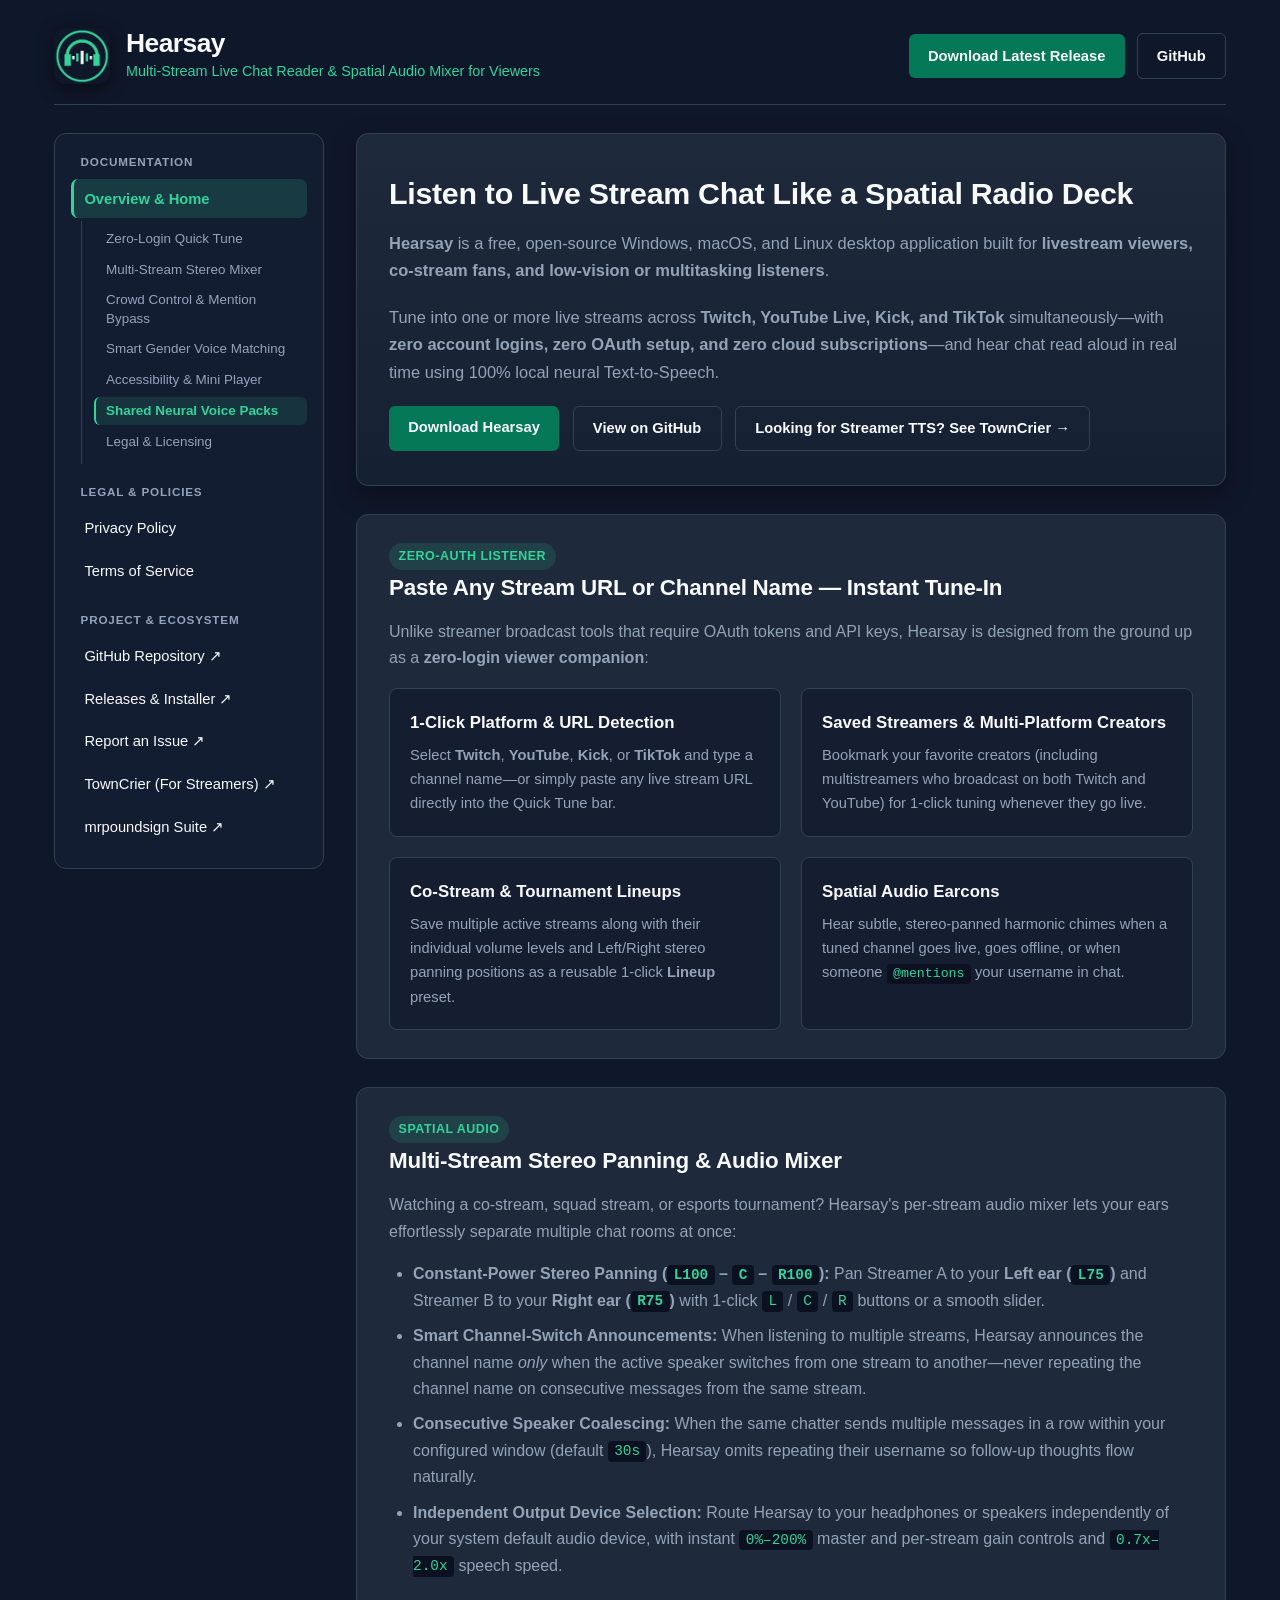
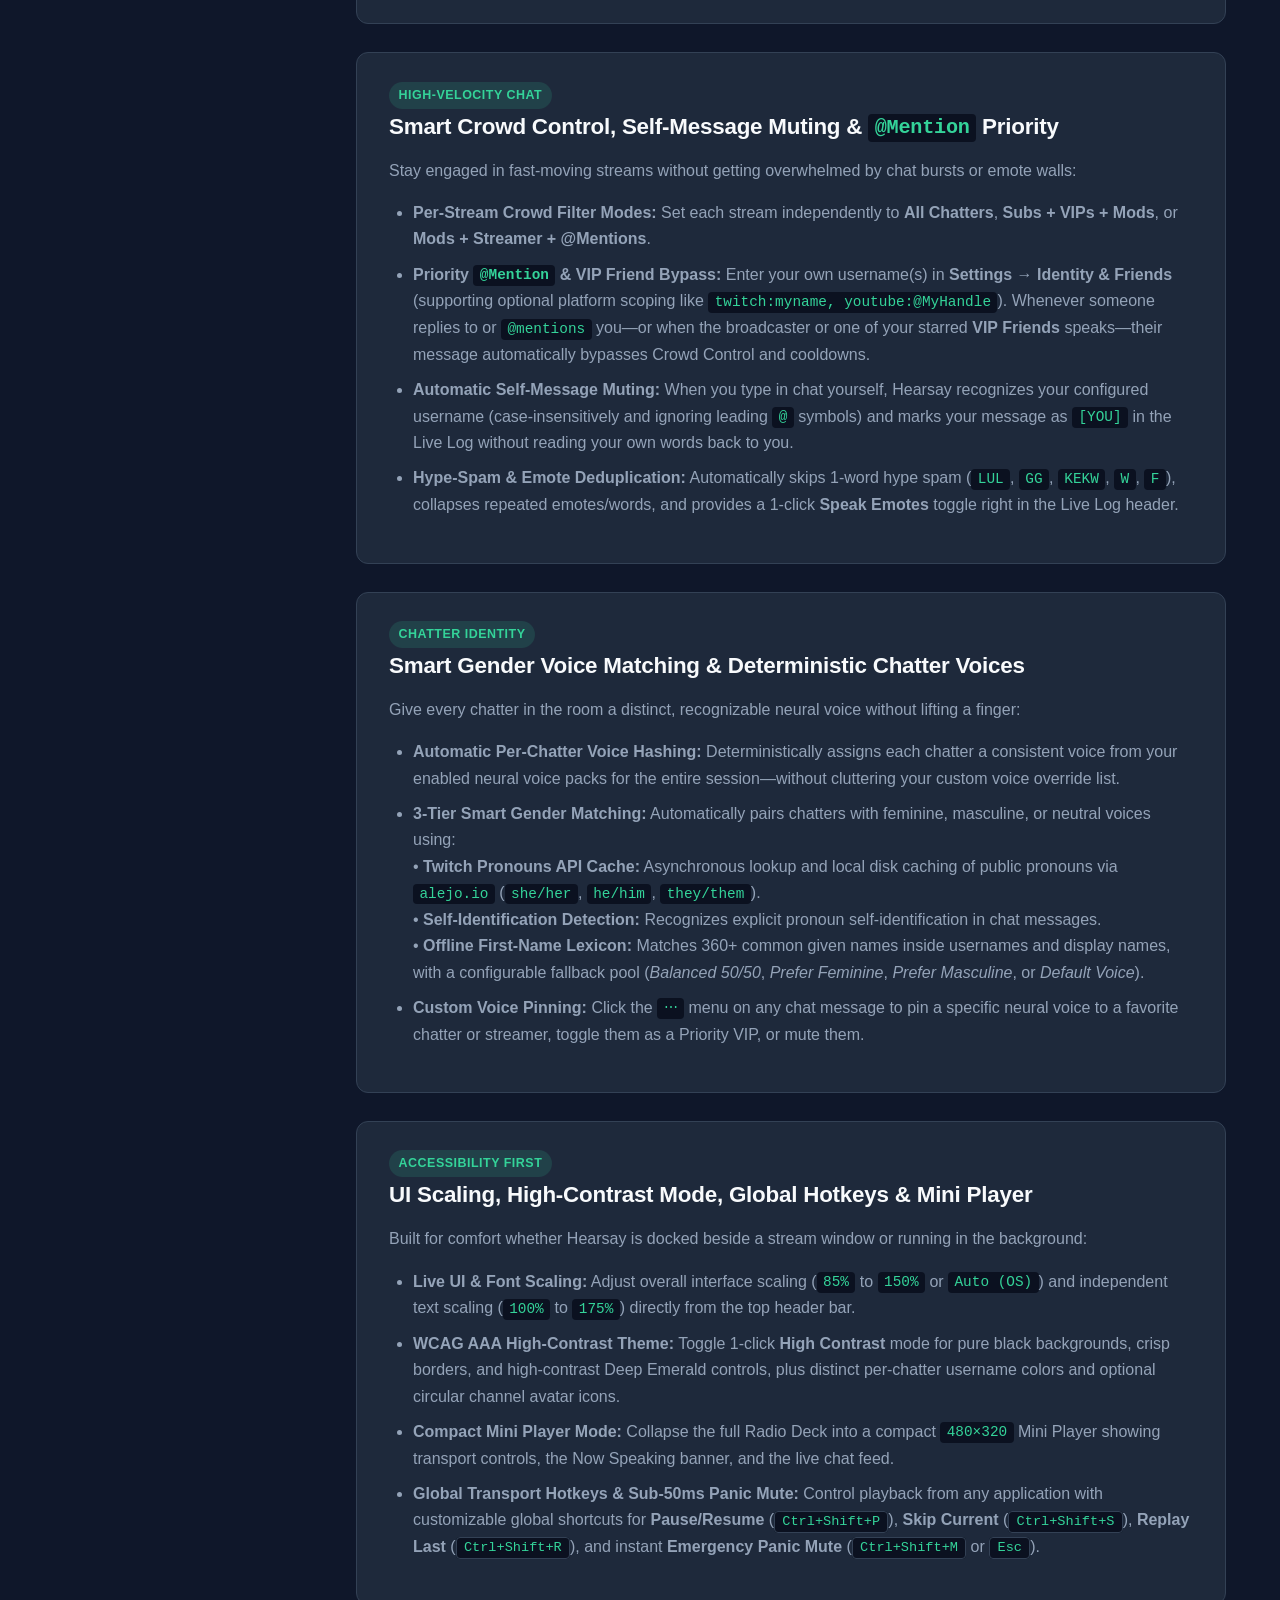
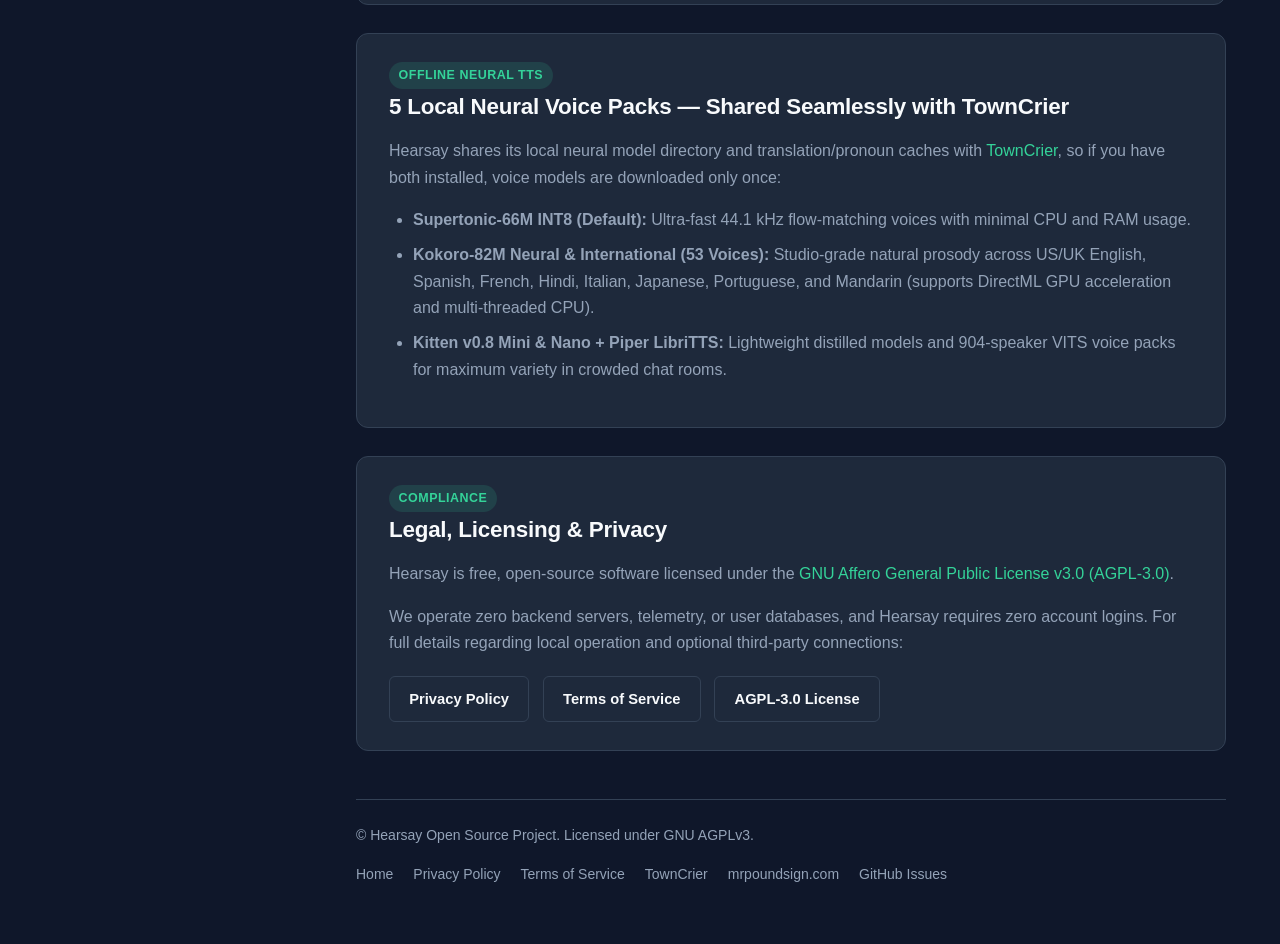
==== docs/index.html @ becc6e57 "docs: add GitHub Pages website, privacy policy, and terms of service" ====
<!DOCTYPE html>
<html lang="en">
<head>
  <meta charset="UTF-8">
  <meta name="viewport" content="width=device-width, initial-scale=1.0">
  <title>Hearsay — Open-Source Multi-Stream Live Chat Reader &amp; Spatial Audio Mixer</title>
  <meta name="description" content="Open-source desktop live chat reader and stereo spatial audio mixer for Twitch, YouTube, Kick, and TikTok viewers. Powered by 100% local neural TTS with zero logins or API keys.">
  <link rel="icon" type="image/png" href="icon.png">
  <meta name="google-site-verification" content="RJ-0Jr9dzDzeXes7Bo1_Vgc5GKHw8R2ADLe-tBge_tU" />
  <link rel="stylesheet" href="site.css">
</head>
<body>
  <div class="app-shell">
    <header class="site-header">
      <a class="brand" href="index.html">
        <img src="icon.png" alt="Hearsay Logo" width="56" height="56" fetchpriority="high">
        <div>
          <div class="brand-title">Hearsay</div>
          <div class="brand-subtitle">Multi-Stream Live Chat Reader &amp; Spatial Audio Mixer for Viewers</div>
        </div>
      </a>
      <div class="header-actions">
        <a class="btn" href="https://github.com/mrpoundsign/Hearsay/releases/latest" target="_blank" rel="noopener noreferrer">Download Latest Release</a>
        <a class="btn btn-secondary" href="https://github.com/mrpoundsign/Hearsay" target="_blank" rel="noopener noreferrer">GitHub</a>
      </div>
    </header>

    <div class="docs-layout">
      <aside class="sidebar">
        <nav aria-label="Documentation">
          <div class="sidebar-group">
            <div class="sidebar-heading">Documentation</div>
            <ul class="sidebar-nav" role="list">
              <li>
                <a class="sidebar-link" href="index.html" aria-current="page">Overview &amp; Home</a>
                <ul class="sidebar-subnav" role="list">
                  <li><a class="sidebar-sublink" href="#zero-login">Zero-Login Quick Tune</a></li>
                  <li><a class="sidebar-sublink" href="#stereo-mixer">Multi-Stream Stereo Mixer</a></li>
                  <li><a class="sidebar-sublink" href="#crowd-control">Crowd Control &amp; Mention Bypass</a></li>
                  <li><a class="sidebar-sublink" href="#smart-voices">Smart Gender Voice Matching</a></li>
                  <li><a class="sidebar-sublink" href="#accessibility">Accessibility &amp; Mini Player</a></li>
                  <li><a class="sidebar-sublink" href="#shared-models">Shared Neural Voice Packs</a></li>
                  <li><a class="sidebar-sublink" href="#compliance">Legal &amp; Licensing</a></li>
                </ul>
              </li>
            </ul>
          </div>

          <div class="sidebar-group">
            <div class="sidebar-heading">Legal &amp; Policies</div>
            <ul class="sidebar-nav" role="list">
              <li><a class="sidebar-link" href="privacy.html">Privacy Policy</a></li>
              <li><a class="sidebar-link" href="terms.html">Terms of Service</a></li>
            </ul>
          </div>

          <div class="sidebar-group">
            <div class="sidebar-heading">Project &amp; Ecosystem</div>
            <ul class="sidebar-nav" role="list">
              <li><a class="sidebar-link" href="https://github.com/mrpoundsign/Hearsay" target="_blank" rel="noopener noreferrer">GitHub Repository &#8599;</a></li>
              <li><a class="sidebar-link" href="https://github.com/mrpoundsign/Hearsay/releases" target="_blank" rel="noopener noreferrer">Releases &amp; Installer &#8599;</a></li>
              <li><a class="sidebar-link" href="https://github.com/mrpoundsign/Hearsay/issues" target="_blank" rel="noopener noreferrer">Report an Issue &#8599;</a></li>
              <li><a class="sidebar-link" href="https://mrpoundsign.com/TownCrier/" target="_blank" rel="noopener noreferrer">TownCrier (For Streamers) &#8599;</a></li>
              <li><a class="sidebar-link" href="https://mrpoundsign.com/" target="_blank" rel="noopener noreferrer">mrpoundsign Suite &#8599;</a></li>
            </ul>
          </div>
        </nav>
      </aside>

      <div class="content-column">
        <main>
          <!-- Hero -->
          <section class="hero">
            <h1>Listen to Live Stream Chat Like a Spatial Radio Deck</h1>
            <p>
              <strong>Hearsay</strong> is a free, open-source Windows, macOS, and Linux desktop application built for <strong>livestream viewers, co-stream fans, and low-vision or multitasking listeners</strong>.
            </p>
            <p>
              Tune into one or more live streams across <strong>Twitch, YouTube Live, Kick, and TikTok</strong> simultaneously—with <strong>zero account logins, zero OAuth setup, and zero cloud subscriptions</strong>—and hear chat read aloud in real time using 100% local neural Text-to-Speech.
            </p>
            <div class="btn-group">
              <a class="btn" href="https://github.com/mrpoundsign/Hearsay/releases/latest" target="_blank" rel="noopener noreferrer">Download Hearsay</a>
              <a class="btn btn-secondary" href="https://github.com/mrpoundsign/Hearsay" target="_blank" rel="noopener noreferrer">View on GitHub</a>
              <a class="btn btn-secondary" href="https://mrpoundsign.com/TownCrier/">Looking for Streamer TTS? See TownCrier &rarr;</a>
            </div>
          </section>

          <!-- Feature 1: Zero-Login Quick Tune -->
          <section id="zero-login" class="card">
            <span class="badge">Zero-Auth Listener</span>
            <h2>Paste Any Stream URL or Channel Name &mdash; Instant Tune-In</h2>
            <p>
              Unlike streamer broadcast tools that require OAuth tokens and API keys, Hearsay is designed from the ground up as a <strong>zero-login viewer companion</strong>:
            </p>
            <div class="grid-2">
              <div class="grid-item">
                <h3>1-Click Platform &amp; URL Detection</h3>
                <p>Select <strong>Twitch</strong>, <strong>YouTube</strong>, <strong>Kick</strong>, or <strong>TikTok</strong> and type a channel name—or simply paste any live stream URL directly into the Quick Tune bar.</p>
              </div>
              <div class="grid-item">
                <h3>Saved Streamers &amp; Multi-Platform Creators</h3>
                <p>Bookmark your favorite creators (including multistreamers who broadcast on both Twitch and YouTube) for 1-click tuning whenever they go live.</p>
              </div>
              <div class="grid-item">
                <h3>Co-Stream &amp; Tournament Lineups</h3>
                <p>Save multiple active streams along with their individual volume levels and Left/Right stereo panning positions as a reusable 1-click <strong>Lineup</strong> preset.</p>
              </div>
              <div class="grid-item">
                <h3>Spatial Audio Earcons</h3>
                <p>Hear subtle, stereo-panned harmonic chimes when a tuned channel goes live, goes offline, or when someone <code>@mentions</code> your username in chat.</p>
              </div>
            </div>
          </section>

          <!-- Feature 2: Stereo Mixer -->
          <section id="stereo-mixer" class="card">
            <span class="badge">Spatial Audio</span>
            <h2>Multi-Stream Stereo Panning &amp; Audio Mixer</h2>
            <p>
              Watching a co-stream, squad stream, or esports tournament? Hearsay's per-stream audio mixer lets your ears effortlessly separate multiple chat rooms at once:
            </p>
            <ul>
              <li><strong>Constant-Power Stereo Panning (<code>L100</code> &ndash; <code>C</code> &ndash; <code>R100</code>):</strong> Pan Streamer A to your <strong>Left ear (<code>L75</code>)</strong> and Streamer B to your <strong>Right ear (<code>R75</code>)</strong> with 1-click <code>L</code> / <code>C</code> / <code>R</code> buttons or a smooth slider.</li>
              <li><strong>Smart Channel-Switch Announcements:</strong> When listening to multiple streams, Hearsay announces the channel name <em>only</em> when the active speaker switches from one stream to another—never repeating the channel name on consecutive messages from the same stream.</li>
              <li><strong>Consecutive Speaker Coalescing:</strong> When the same chatter sends multiple messages in a row within your configured window (default <code>30s</code>), Hearsay omits repeating their username so follow-up thoughts flow naturally.</li>
              <li><strong>Independent Output Device Selection:</strong> Route Hearsay to your headphones or speakers independently of your system default audio device, with instant <code>0%–200%</code> master and per-stream gain controls and <code>0.7x–2.0x</code> speech speed.</li>
            </ul>
          </section>

          <!-- Feature 3: Crowd Control & Mention Bypass -->
          <section id="crowd-control" class="card">
            <span class="badge">High-Velocity Chat</span>
            <h2>Smart Crowd Control, Self-Message Muting &amp; <code>@Mention</code> Priority</h2>
            <p>
              Stay engaged in fast-moving streams without getting overwhelmed by chat bursts or emote walls:
            </p>
            <ul>
              <li><strong>Per-Stream Crowd Filter Modes:</strong> Set each stream independently to <strong>All Chatters</strong>, <strong>Subs + VIPs + Mods</strong>, or <strong>Mods + Streamer + @Mentions</strong>.</li>
              <li><strong>Priority <code>@Mention</code> &amp; VIP Friend Bypass:</strong> Enter your own username(s) in <strong>Settings &rarr; Identity &amp; Friends</strong> (supporting optional platform scoping like <code>twitch:myname, youtube:@MyHandle</code>). Whenever someone replies to or <code>@mentions</code> you—or when the broadcaster or one of your starred <strong>VIP Friends</strong> speaks—their message automatically bypasses Crowd Control and cooldowns.</li>
              <li><strong>Automatic Self-Message Muting:</strong> When you type in chat yourself, Hearsay recognizes your configured username (case-insensitively and ignoring leading <code>@</code> symbols) and marks your message as <code>[YOU]</code> in the Live Log without reading your own words back to you.</li>
              <li><strong>Hype-Spam &amp; Emote Deduplication:</strong> Automatically skips 1-word hype spam (<code>LUL</code>, <code>GG</code>, <code>KEKW</code>, <code>W</code>, <code>F</code>), collapses repeated emotes/words, and provides a 1-click <strong>Speak Emotes</strong> toggle right in the Live Log header.</li>
            </ul>
          </section>

          <!-- Feature 4: Smart Gender Voice Matching -->
          <section id="smart-voices" class="card">
            <span class="badge">Chatter Identity</span>
            <h2>Smart Gender Voice Matching &amp; Deterministic Chatter Voices</h2>
            <p>
              Give every chatter in the room a distinct, recognizable neural voice without lifting a finger:
            </p>
            <ul>
              <li><strong>Automatic Per-Chatter Voice Hashing:</strong> Deterministically assigns each chatter a consistent voice from your enabled neural voice packs for the entire session—without cluttering your custom voice override list.</li>
              <li><strong>3-Tier Smart Gender Matching:</strong> Automatically pairs chatters with feminine, masculine, or neutral voices using:
                <br>&bull; <strong>Twitch Pronouns API Cache:</strong> Asynchronous lookup and local disk caching of public pronouns via <code>alejo.io</code> (<code>she/her</code>, <code>he/him</code>, <code>they/them</code>).
                <br>&bull; <strong>Self-Identification Detection:</strong> Recognizes explicit pronoun self-identification in chat messages.
                <br>&bull; <strong>Offline First-Name Lexicon:</strong> Matches 360+ common given names inside usernames and display names, with a configurable fallback pool (<em>Balanced 50/50</em>, <em>Prefer Feminine</em>, <em>Prefer Masculine</em>, or <em>Default Voice</em>).
              </li>
              <li><strong>Custom Voice Pinning:</strong> Click the <code>&ctdot;</code> menu on any chat message to pin a specific neural voice to a favorite chatter or streamer, toggle them as a Priority VIP, or mute them.</li>
            </ul>
          </section>

          <!-- Feature 5: Accessibility & Mini Player -->
          <section id="accessibility" class="card">
            <span class="badge">Accessibility First</span>
            <h2>UI Scaling, High-Contrast Mode, Global Hotkeys &amp; Mini Player</h2>
            <p>
              Built for comfort whether Hearsay is docked beside a stream window or running in the background:
            </p>
            <ul>
              <li><strong>Live UI &amp; Font Scaling:</strong> Adjust overall interface scaling (<code>85%</code> to <code>150%</code> or <code>Auto (OS)</code>) and independent text scaling (<code>100%</code> to <code>175%</code>) directly from the top header bar.</li>
              <li><strong>WCAG AAA High-Contrast Theme:</strong> Toggle 1-click <strong>High Contrast</strong> mode for pure black backgrounds, crisp borders, and high-contrast Deep Emerald controls, plus distinct per-chatter username colors and optional circular channel avatar icons.</li>
              <li><strong>Compact Mini Player Mode:</strong> Collapse the full Radio Deck into a compact <code>480&times;320</code> Mini Player showing transport controls, the Now Speaking banner, and the live chat feed.</li>
              <li><strong>Global Transport Hotkeys &amp; Sub-50ms Panic Mute:</strong> Control playback from any application with customizable global shortcuts for <strong>Pause/Resume</strong> (<kbd>Ctrl+Shift+P</kbd>), <strong>Skip Current</strong> (<kbd>Ctrl+Shift+S</kbd>), <strong>Replay Last</strong> (<kbd>Ctrl+Shift+R</kbd>), and instant <strong>Emergency Panic Mute</strong> (<kbd>Ctrl+Shift+M</kbd> or <kbd>Esc</kbd>).</li>
            </ul>
          </section>

          <!-- Feature 6: Shared Voice Packs -->
          <section id="shared-models" class="card">
            <span class="badge">Offline Neural TTS</span>
            <h2>5 Local Neural Voice Packs &mdash; Shared Seamlessly with TownCrier</h2>
            <p>
              Hearsay shares its local neural model directory and translation/pronoun caches with <a href="https://mrpoundsign.com/TownCrier/">TownCrier</a>, so if you have both installed, voice models are downloaded only once:
            </p>
            <ul>
              <li><strong>Supertonic-66M INT8 (Default):</strong> Ultra-fast 44.1 kHz flow-matching voices with minimal CPU and RAM usage.</li>
              <li><strong>Kokoro-82M Neural &amp; International (53 Voices):</strong> Studio-grade natural prosody across US/UK English, Spanish, French, Hindi, Italian, Japanese, Portuguese, and Mandarin (supports DirectML GPU acceleration and multi-threaded CPU).</li>
              <li><strong>Kitten v0.8 Mini &amp; Nano + Piper LibriTTS:</strong> Lightweight distilled models and 904-speaker VITS voice packs for maximum variety in crowded chat rooms.</li>
            </ul>
          </section>

          <!-- Legal & Privacy -->
          <section id="compliance" class="card">
            <span class="badge">Compliance</span>
            <h2>Legal, Licensing &amp; Privacy</h2>
            <p>
              Hearsay is free, open-source software licensed under the <a href="https://github.com/mrpoundsign/Hearsay/blob/main/LICENSE" target="_blank" rel="noopener noreferrer">GNU Affero General Public License v3.0 (AGPL-3.0)</a>.
            </p>
            <p>
              We operate zero backend servers, telemetry, or user databases, and Hearsay requires zero account logins. For full details regarding local operation and optional third-party connections:
            </p>
            <div class="btn-group">
              <a class="btn btn-secondary" href="privacy.html">Privacy Policy</a>
              <a class="btn btn-secondary" href="terms.html">Terms of Service</a>
              <a class="btn btn-secondary" href="https://github.com/mrpoundsign/Hearsay/blob/main/LICENSE" target="_blank" rel="noopener noreferrer">AGPL-3.0 License</a>
            </div>
          </section>
        </main>

        <footer>
          <div>&copy; Hearsay Open Source Project. Licensed under GNU AGPLv3.</div>
          <nav aria-label="Footer">
            <a href="index.html">Home</a>
            <a href="privacy.html">Privacy Policy</a>
            <a href="terms.html">Terms of Service</a>
            <a href="https://mrpoundsign.com/TownCrier/">TownCrier</a>
            <a href="https://mrpoundsign.com/">mrpoundsign.com</a>
            <a href="https://github.com/mrpoundsign/Hearsay/issues" target="_blank" rel="noopener noreferrer">GitHub Issues</a>
          </nav>
        </footer>
      </div>
    </div>
  </div>
  <script src="site.js" defer></script>
</body>
</html>
---- docs/site.css ----
:root {
  --bg-color: #0F172A;
  --card-bg: #1E293B;
  --sidebar-bg: #131D31;
  --border-color: #334155;
  --text-main: #F8FAFC;
  --text-muted: #94A3B8;
  --accent: #34D399;
  --accent-hover: #10B981;
  --accent-btn: #047857;
  --accent-btn-hover: #059669;
  --code-bg: #0B1120;
  --badge-bg: rgba(52, 211, 153, 0.14);
  --badge-text: #34D399;
}

* {
  box-sizing: border-box;
  margin: 0;
  padding: 0;
}

html {
  scroll-behavior: smooth;
  scroll-padding-top: 1.5rem;
}

body {
  background-color: var(--bg-color);
  color: var(--text-main);
  font-family: -apple-system, BlinkMacSystemFont, "Segoe UI", Roboto, Helvetica, Arial, sans-serif;
  line-height: 1.65;
  min-height: 100vh;
}

.app-shell {
  max-width: 1220px;
  margin: 0 auto;
  padding: 1.75rem 1.5rem 4rem;
}

.site-header {
  display: flex;
  align-items: center;
  justify-content: space-between;
  flex-wrap: wrap;
  gap: 1.25rem;
  margin-bottom: 1.75rem;
  padding-bottom: 1.25rem;
  border-bottom: 1px solid var(--border-color);
}

.brand {
  display: flex;
  align-items: center;
  gap: 1rem;
  text-decoration: none;
}

.brand:hover {
  text-decoration: none;
}

.brand img {
  width: 56px;
  height: 56px;
  border-radius: 12px;
  box-shadow: 0 4px 16px rgba(0, 0, 0, 0.5);
}

.brand-title {
  font-size: 1.65rem;
  font-weight: 700;
  color: var(--text-main);
  letter-spacing: -0.02em;
  line-height: 1.2;
}

.brand-subtitle {
  color: var(--accent);
  font-size: 0.9rem;
  font-weight: 500;
}

.header-actions {
  display: flex;
  align-items: center;
  gap: 0.75rem;
  flex-wrap: wrap;
}

.docs-layout {
  display: grid;
  grid-template-columns: 270px minmax(0, 1fr);
  gap: 2rem;
  align-items: start;
}

.sidebar {
  position: sticky;
  top: 1.25rem;
  max-height: calc(100vh - 2.5rem);
  overflow-y: auto;
  background: var(--sidebar-bg);
  border: 1px solid var(--border-color);
  border-radius: 12px;
  padding: 1.15rem 1rem;
  scrollbar-width: thin;
  scrollbar-color: var(--border-color) transparent;
}

.sidebar-group {
  margin-bottom: 1.15rem;
}

.sidebar-group:last-child {
  margin-bottom: 0;
}

.sidebar-heading {
  font-size: 0.73rem;
  font-weight: 700;
  text-transform: uppercase;
  letter-spacing: 0.07em;
  color: var(--text-muted);
  padding: 0 0.6rem;
  margin-bottom: 0.45rem;
}

.sidebar-nav {
  list-style: none;
  padding: 0;
  margin: 0;
}

.sidebar-nav li {
  margin-bottom: 0.2rem;
  padding: 0;
}

.sidebar-nav li::before {
  content: none;
}

.sidebar-link {
  display: flex;
  align-items: center;
  justify-content: space-between;
  padding: 0.48rem 0.65rem;
  border-radius: 7px;
  color: var(--text-main);
  text-decoration: none;
  font-size: 0.92rem;
  font-weight: 500;
  border-left: 3px solid transparent;
  transition: background 0.15s ease, color 0.15s ease, border-color 0.15s ease;
}

.sidebar-link:hover {
  background: rgba(52, 211, 153, 0.1);
  color: var(--accent);
  text-decoration: none;
}

.sidebar-link[aria-current="page"] {
  background: rgba(52, 211, 153, 0.16);
  color: var(--accent);
  font-weight: 600;
  border-left-color: var(--accent);
}

.sidebar-subnav {
  list-style: none;
  padding: 0.25rem 0 0.35rem 0.75rem;
  margin: 0.15rem 0 0.35rem 0.65rem;
  border-left: 1px solid var(--border-color);
  scroll-target-group: auto;
}

.sidebar-subnav li {
  margin-bottom: 0.15rem;
  padding: 0;
}

.sidebar-subnav li::before {
  content: none;
}

.sidebar-sublink {
  display: block;
  padding: 0.32rem 0.6rem;
  border-radius: 6px;
  color: var(--text-muted);
  text-decoration: none;
  font-size: 0.84rem;
  line-height: 1.35;
  border-left: 2px solid transparent;
  transition: color 0.15s ease, background 0.15s ease, border-color 0.15s ease;
}

.sidebar-sublink:hover {
  color: var(--text-main);
  background: rgba(255, 255, 255, 0.04);
  text-decoration: none;
}

.sidebar-subnav a:is(:target-current, .target-current) {
  color: var(--accent);
  background: rgba(52, 211, 153, 0.12);
  border-left-color: var(--accent);
  font-weight: 600;
}

@media (max-width: 920px) {
  .docs-layout {
    grid-template-columns: 1fr;
  }
  .sidebar {
    position: static;
    max-height: none;
  }
}

.content-column {
  min-width: 0;
}

.page-title-banner {
  margin-bottom: 1.5rem;
}

.page-title-banner h1 {
  font-size: 2rem;
  font-weight: 700;
  color: var(--text-main);
  letter-spacing: -0.02em;
  margin-bottom: 0.35rem;
}

.page-title-banner p {
  color: var(--text-muted);
  font-size: 1.02rem;
}

.hero {
  background: linear-gradient(180deg, #1E293B 0%, #152033 100%);
  border: 1px solid var(--border-color);
  border-radius: 12px;
  padding: 2.1rem 2rem;
  margin-bottom: 1.75rem;
  box-shadow: 0 8px 24px rgba(0, 0, 0, 0.35);
}

.hero h1 {
  font-size: 1.9rem;
  font-weight: 700;
  margin-bottom: 0.75rem;
  color: var(--text-main);
  letter-spacing: -0.01em;
}

.hero p {
  color: var(--text-muted);
  font-size: 1.03rem;
  margin-bottom: 1.25rem;
  line-height: 1.65;
}

.card {
  background: var(--card-bg);
  border: 1px solid var(--border-color);
  border-radius: 12px;
  padding: 1.75rem 2rem;
  margin-bottom: 1.75rem;
}

.badge {
  display: inline-block;
  background: var(--badge-bg);
  color: var(--badge-text);
  font-size: 0.78rem;
  font-weight: 600;
  padding: 0.2rem 0.6rem;
  border-radius: 9999px;
  margin-right: 0.5rem;
  vertical-align: middle;
  text-transform: uppercase;
  letter-spacing: 0.04em;
}

h2 {
  color: var(--text-main);
  font-size: 1.4rem;
  margin-bottom: 0.75rem;
  font-weight: 600;
  letter-spacing: -0.01em;
}

h3 {
  color: var(--text-main);
  font-size: 1.12rem;
  margin-top: 1.25rem;
  margin-bottom: 0.5rem;
  font-weight: 600;
}

p {
  color: var(--text-muted);
  margin-bottom: 1rem;
}

p:last-child {
  margin-bottom: 0;
}

main ul,
main ol {
  padding-left: 1.5rem;
  margin-bottom: 1rem;
  color: var(--text-muted);
}

main li {
  margin-bottom: 0.55rem;
}

a {
  color: var(--accent);
  text-decoration: none;
}

a:hover {
  text-decoration: underline;
}

:where(a:any-link, button):focus-visible {
  outline: 2px solid var(--accent);
  outline-offset: 2px;
}

.btn-group {
  display: flex;
  gap: 0.85rem;
  flex-wrap: wrap;
  margin-top: 1.25rem;
}

.btn {
  display: inline-block;
  background: var(--accent-btn);
  color: #F8FAFC;
  font-weight: 600;
  font-size: 0.92rem;
  padding: 0.6rem 1.2rem;
  border-radius: 6px;
  text-decoration: none;
  transition: background 0.15s ease;
}

.btn:hover {
  background: var(--accent-btn-hover);
  text-decoration: none;
  color: #FFFFFF;
}

.btn-secondary {
  background: transparent;
  color: var(--text-main);
  border: 1px solid var(--border-color);
}

.btn-secondary:hover {
  background: rgba(255, 255, 255, 0.05);
  border-color: var(--accent);
  color: var(--accent);
  text-decoration: none;
}

.grid-2 {
  display: grid;
  grid-template-columns: 1fr 1fr;
  gap: 1.25rem;
  margin-top: 1rem;
}

@media (max-width: 680px) {
  .grid-2 {
    grid-template-columns: 1fr;
  }
}

.grid-item {
  background: rgba(15, 23, 42, 0.6);
  border: 1px solid var(--border-color);
  border-radius: 8px;
  padding: 1.25rem;
}

.grid-item h3,
.grid-item h4 {
  color: var(--text-main);
  font-size: 1.05rem;
  margin-top: 0;
  margin-bottom: 0.4rem;
}

.grid-item p {
  font-size: 0.92rem;
  margin-bottom: 0;
}

code {
  background: var(--code-bg);
  color: var(--accent);
  padding: 0.15rem 0.4rem;
  border-radius: 4px;
  font-size: 0.9em;
  font-family: ui-monospace, SFMono-Regular, Menlo, Monaco, Consolas, monospace;
}

kbd {
  background: var(--code-bg);
  border: 1px solid var(--border-color);
  border-radius: 4px;
  padding: 0.15rem 0.45rem;
  font-family: ui-monospace, SFMono-Regular, Menlo, Monaco, Consolas, monospace;
  font-size: 0.85em;
  color: var(--accent);
}

.callout {
  border-left: 4px solid var(--accent);
  background: rgba(52, 211, 153, 0.09);
  padding: 1rem 1.25rem;
  border-radius: 0 8px 8px 0;
  margin: 1rem 0;
}

.callout p {
  color: var(--text-main);
  margin-bottom: 0;
}

footer {
  margin-top: 3rem;
  padding-top: 1.5rem;
  border-top: 1px solid var(--border-color);
  display: flex;
  flex-wrap: wrap;
  justify-content: space-between;
  align-items: center;
  gap: 1rem;
  font-size: 0.875rem;
  color: var(--text-muted);
}

footer nav {
  display: flex;
  flex-wrap: wrap;
  gap: 1.25rem;
}

footer nav a {
  color: var(--text-muted);
}

footer nav a:hover {
  color: var(--accent);
}
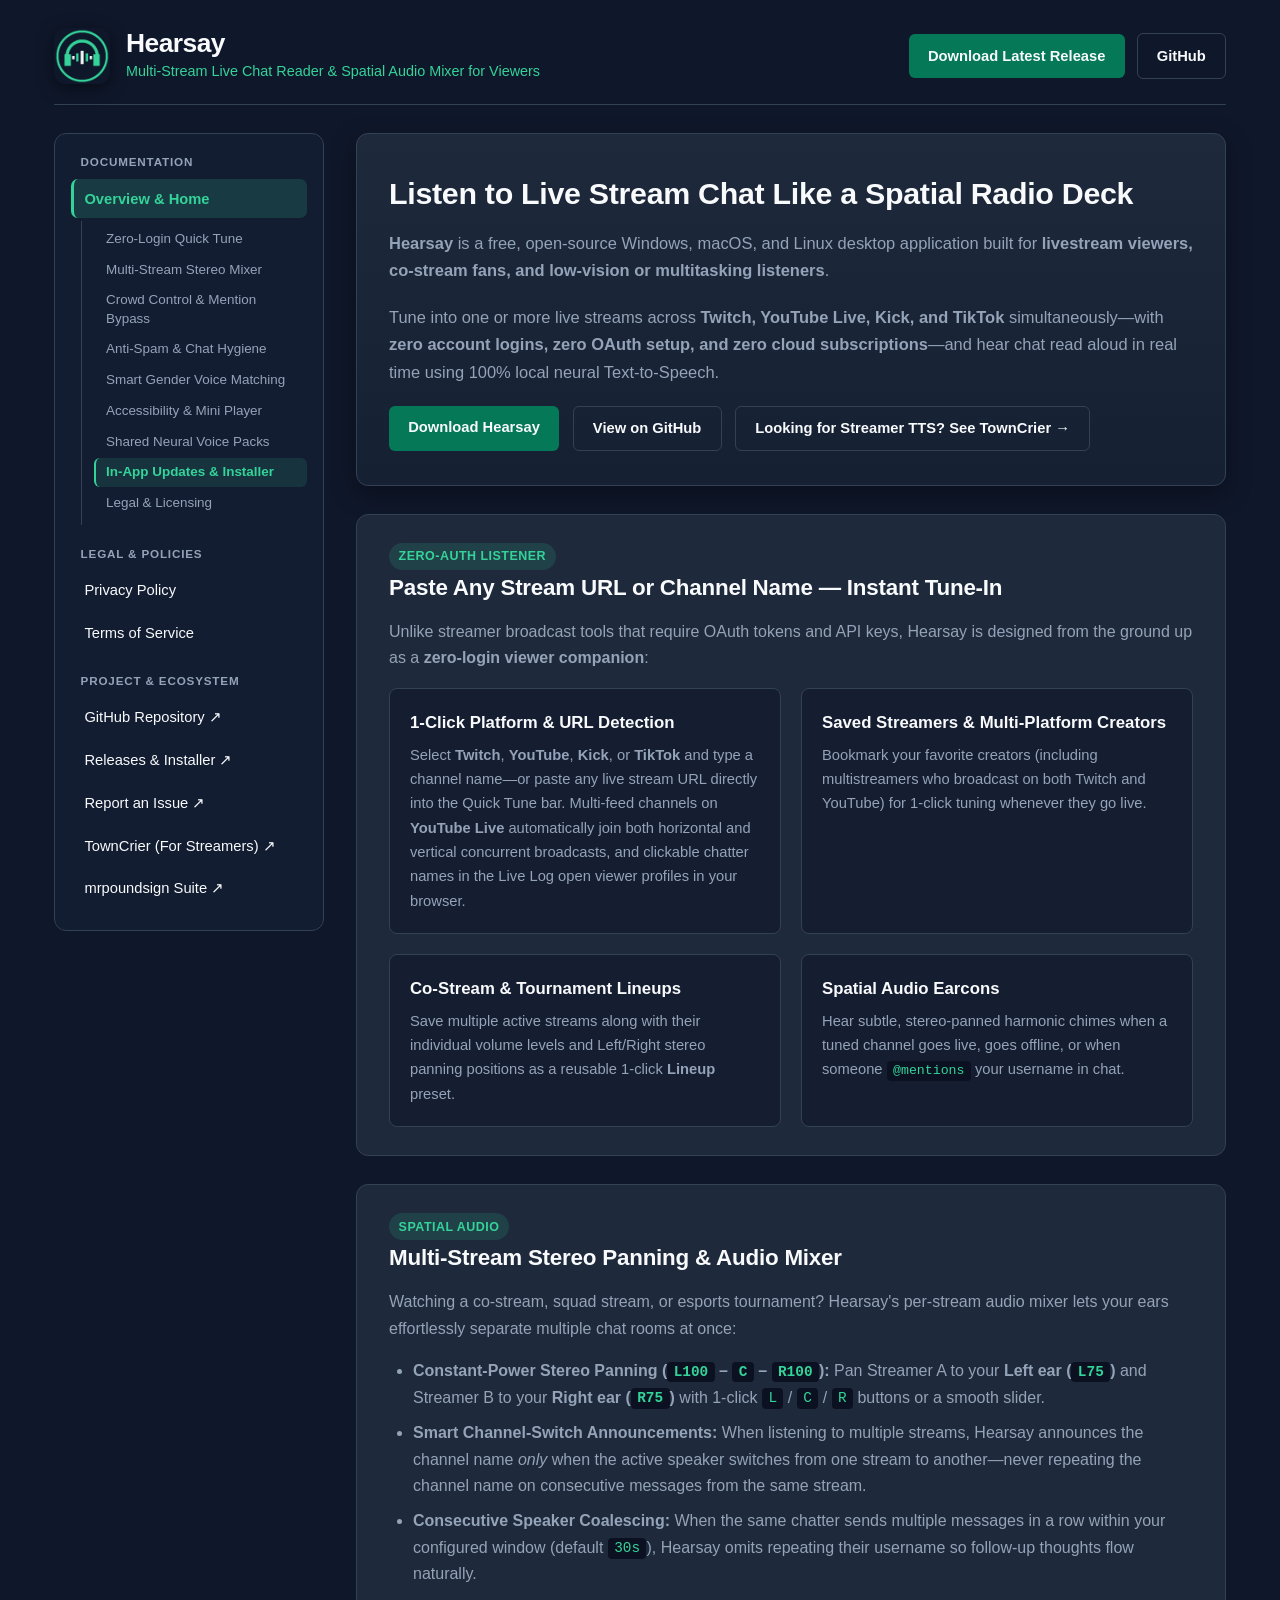
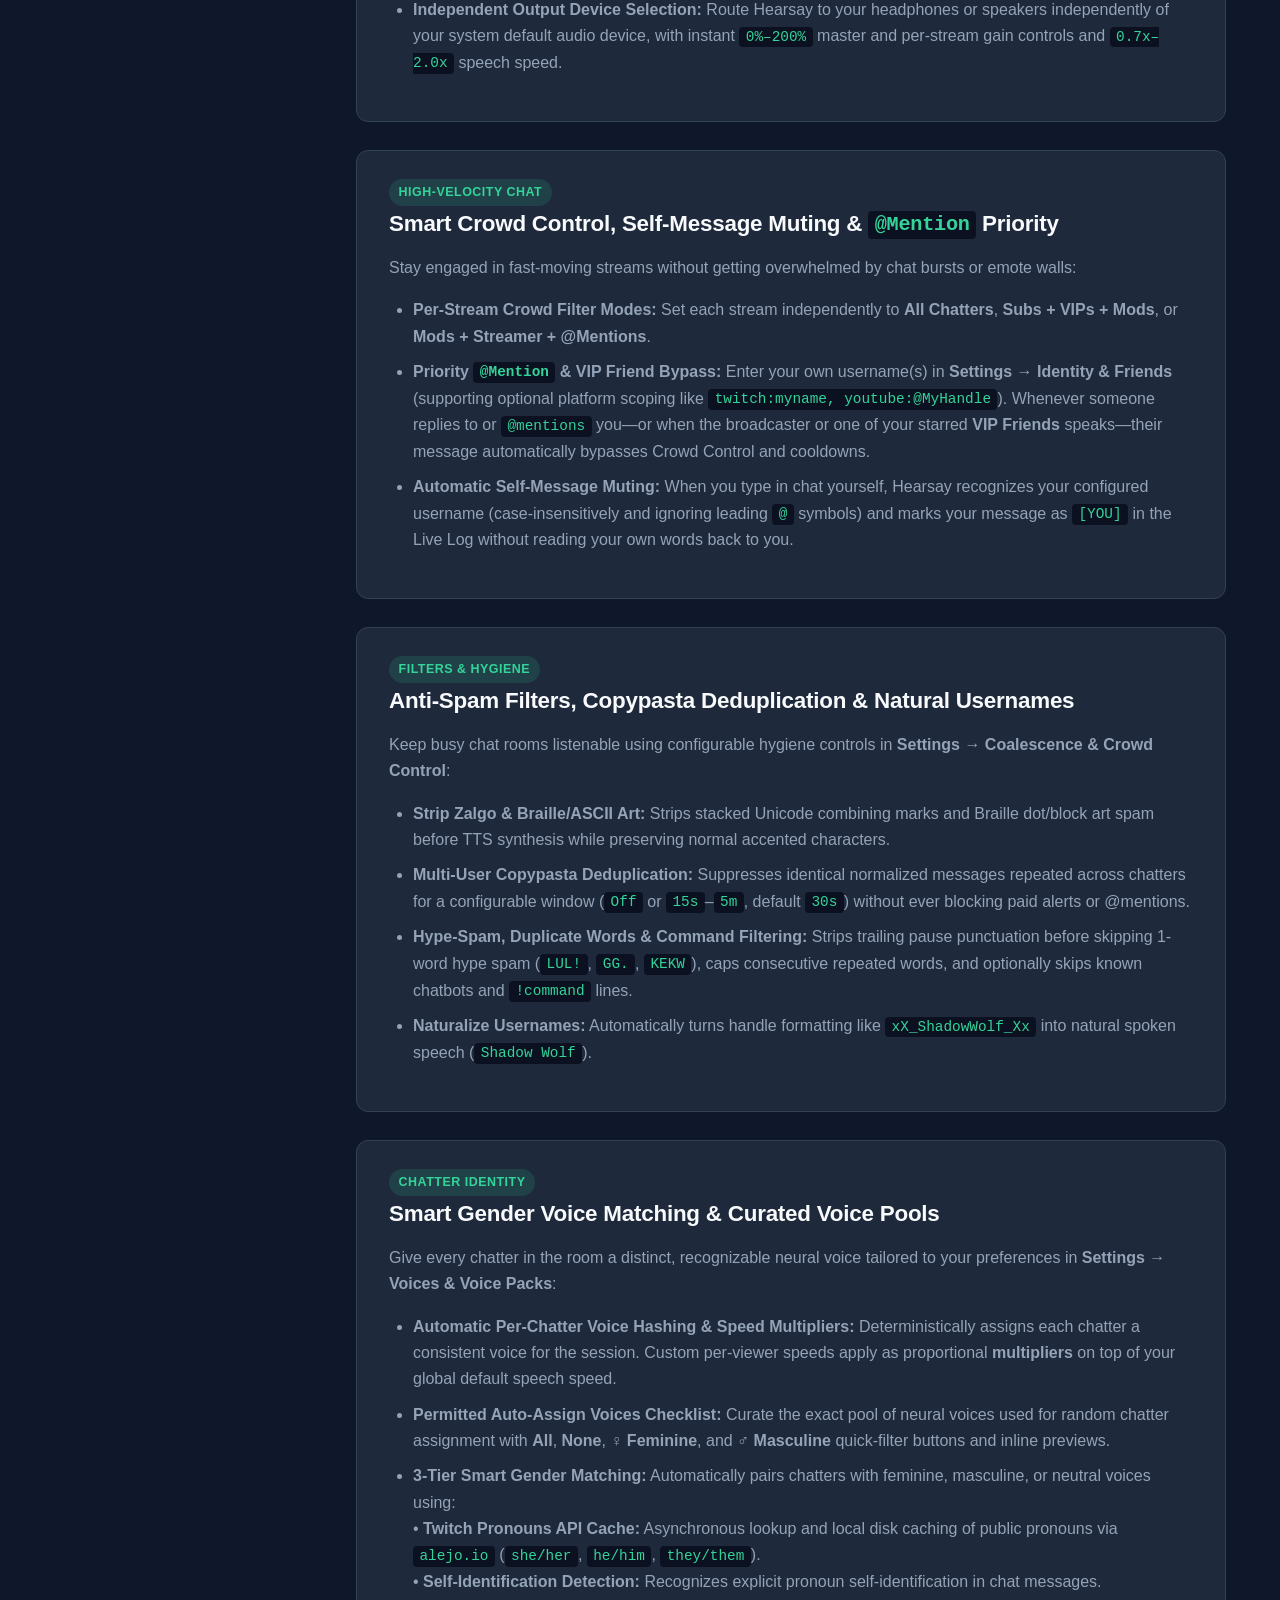
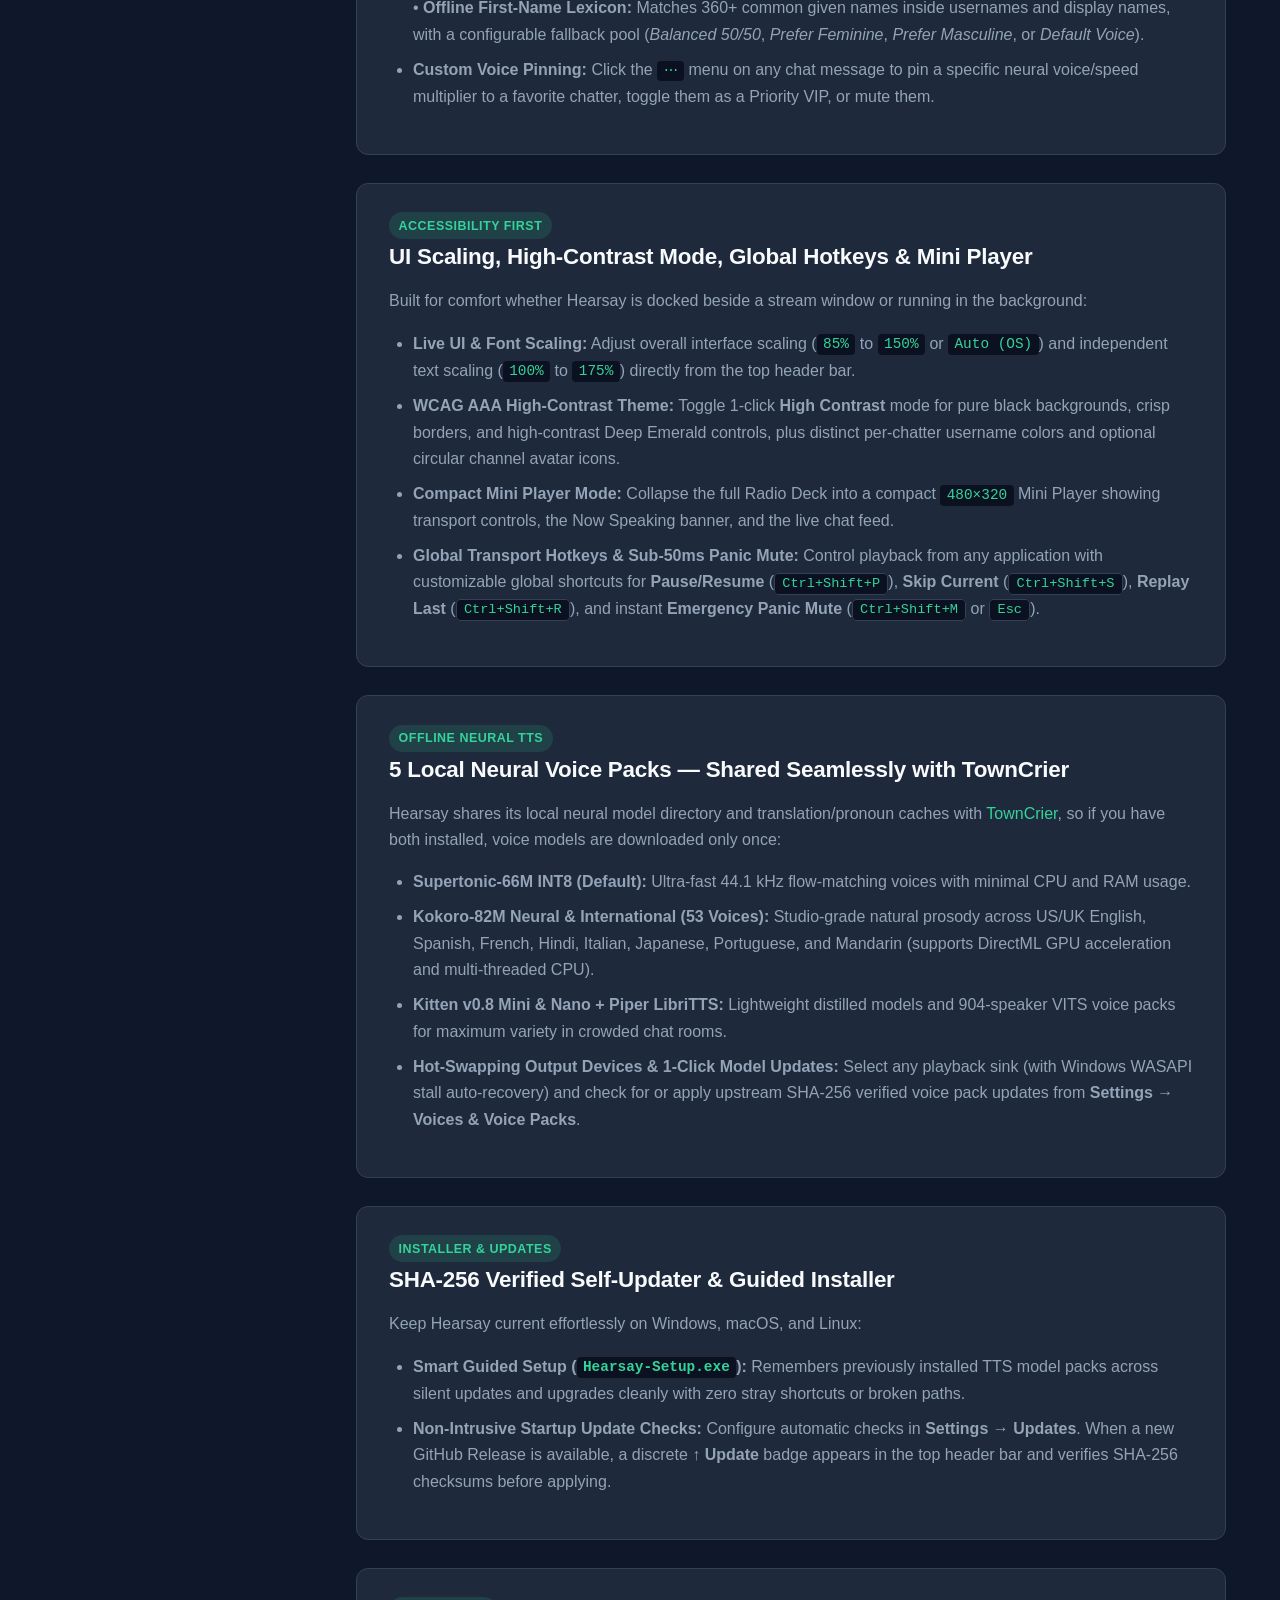
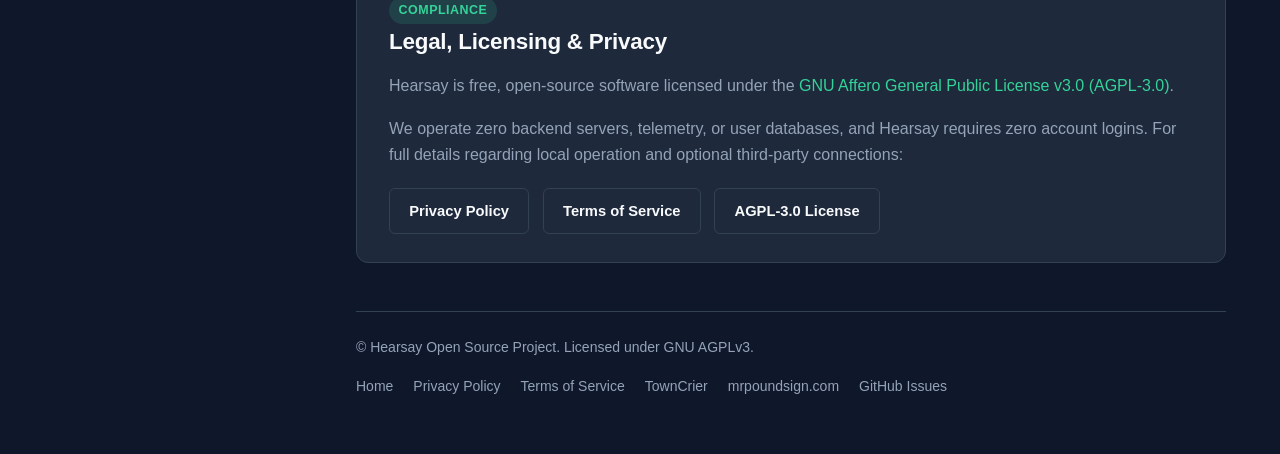
==== commit b9b0e5cc: "chore(release,docs): fix release workflow, update CHANGELOG and GitHub Pages docs for v0.0.6" ====
--- a/docs/index.html
+++ b/docs/index.html
@@ -5,6 +5,7 @@
   <meta name="viewport" content="width=device-width, initial-scale=1.0">
   <title>Hearsay — Open-Source Multi-Stream Live Chat Reader &amp; Spatial Audio Mixer</title>
   <meta name="description" content="Open-source desktop live chat reader and stereo spatial audio mixer for Twitch, YouTube, Kick, and TikTok viewers. Powered by 100% local neural TTS with zero logins or API keys.">
+  <link rel="canonical" href="https://mrpoundsign.com/Hearsay/">
   <link rel="icon" type="image/png" href="icon.png">
   <meta name="google-site-verification" content="RJ-0Jr9dzDzeXes7Bo1_Vgc5GKHw8R2ADLe-tBge_tU" />
   <link rel="stylesheet" href="site.css">
@@ -12,7 +13,7 @@
 <body>
   <div class="app-shell">
     <header class="site-header">
-      <a class="brand" href="index.html">
+      <a class="brand" href="./">
         <img src="icon.png" alt="Hearsay Logo" width="56" height="56" fetchpriority="high">
         <div>
           <div class="brand-title">Hearsay</div>
@@ -32,14 +33,16 @@
             <div class="sidebar-heading">Documentation</div>
             <ul class="sidebar-nav" role="list">
               <li>
-                <a class="sidebar-link" href="index.html" aria-current="page">Overview &amp; Home</a>
+                <a class="sidebar-link" href="./" aria-current="page">Overview &amp; Home</a>
                 <ul class="sidebar-subnav" role="list">
                   <li><a class="sidebar-sublink" href="#zero-login">Zero-Login Quick Tune</a></li>
                   <li><a class="sidebar-sublink" href="#stereo-mixer">Multi-Stream Stereo Mixer</a></li>
                   <li><a class="sidebar-sublink" href="#crowd-control">Crowd Control &amp; Mention Bypass</a></li>
+                  <li><a class="sidebar-sublink" href="#chat-hygiene">Anti-Spam &amp; Chat Hygiene</a></li>
                   <li><a class="sidebar-sublink" href="#smart-voices">Smart Gender Voice Matching</a></li>
                   <li><a class="sidebar-sublink" href="#accessibility">Accessibility &amp; Mini Player</a></li>
                   <li><a class="sidebar-sublink" href="#shared-models">Shared Neural Voice Packs</a></li>
+                  <li><a class="sidebar-sublink" href="#updates">In-App Updates &amp; Installer</a></li>
                   <li><a class="sidebar-sublink" href="#compliance">Legal &amp; Licensing</a></li>
                 </ul>
               </li>
@@ -95,7 +98,7 @@
             <div class="grid-2">
               <div class="grid-item">
                 <h3>1-Click Platform &amp; URL Detection</h3>
-                <p>Select <strong>Twitch</strong>, <strong>YouTube</strong>, <strong>Kick</strong>, or <strong>TikTok</strong> and type a channel name—or simply paste any live stream URL directly into the Quick Tune bar.</p>
+                <p>Select <strong>Twitch</strong>, <strong>YouTube</strong>, <strong>Kick</strong>, or <strong>TikTok</strong> and type a channel name—or paste any live stream URL directly into the Quick Tune bar. Multi-feed channels on <strong>YouTube Live</strong> automatically join both horizontal and vertical concurrent broadcasts, and clickable chatter names in the Live Log open viewer profiles in your browser.</p>
               </div>
               <div class="grid-item">
                 <h3>Saved Streamers &amp; Multi-Platform Creators</h3>
@@ -138,25 +141,38 @@
               <li><strong>Per-Stream Crowd Filter Modes:</strong> Set each stream independently to <strong>All Chatters</strong>, <strong>Subs + VIPs + Mods</strong>, or <strong>Mods + Streamer + @Mentions</strong>.</li>
               <li><strong>Priority <code>@Mention</code> &amp; VIP Friend Bypass:</strong> Enter your own username(s) in <strong>Settings &rarr; Identity &amp; Friends</strong> (supporting optional platform scoping like <code>twitch:myname, youtube:@MyHandle</code>). Whenever someone replies to or <code>@mentions</code> you—or when the broadcaster or one of your starred <strong>VIP Friends</strong> speaks—their message automatically bypasses Crowd Control and cooldowns.</li>
               <li><strong>Automatic Self-Message Muting:</strong> When you type in chat yourself, Hearsay recognizes your configured username (case-insensitively and ignoring leading <code>@</code> symbols) and marks your message as <code>[YOU]</code> in the Live Log without reading your own words back to you.</li>
-              <li><strong>Hype-Spam &amp; Emote Deduplication:</strong> Automatically skips 1-word hype spam (<code>LUL</code>, <code>GG</code>, <code>KEKW</code>, <code>W</code>, <code>F</code>), collapses repeated emotes/words, and provides a 1-click <strong>Speak Emotes</strong> toggle right in the Live Log header.</li>
-            </ul>
-          </section>
-
-          <!-- Feature 4: Smart Gender Voice Matching -->
+            </ul>
+          </section>
+
+          <!-- Feature 4: Anti-Spam & Chat Hygiene -->
+          <section id="chat-hygiene" class="card">
+            <span class="badge">Filters &amp; Hygiene</span>
+            <h2>Anti-Spam Filters, Copypasta Deduplication &amp; Natural Usernames</h2>
+            <p>Keep busy chat rooms listenable using configurable hygiene controls in <strong>Settings &rarr; Coalescence &amp; Crowd Control</strong>:</p>
+            <ul>
+              <li><strong>Strip Zalgo &amp; Braille/ASCII Art:</strong> Strips stacked Unicode combining marks and Braille dot/block art spam before TTS synthesis while preserving normal accented characters.</li>
+              <li><strong>Multi-User Copypasta Deduplication:</strong> Suppresses identical normalized messages repeated across chatters for a configurable window (<code>Off</code> or <code>15s</code>&ndash;<code>5m</code>, default <code>30s</code>) without ever blocking paid alerts or @mentions.</li>
+              <li><strong>Hype-Spam, Duplicate Words &amp; Command Filtering:</strong> Strips trailing pause punctuation before skipping 1-word hype spam (<code>LUL!</code>, <code>GG.</code>, <code>KEKW</code>), caps consecutive repeated words, and optionally skips known chatbots and <code>!command</code> lines.</li>
+              <li><strong>Naturalize Usernames:</strong> Automatically turns handle formatting like <code>xX_ShadowWolf_Xx</code> into natural spoken speech (<code>Shadow Wolf</code>).</li>
+            </ul>
+          </section>
+
+          <!-- Feature 5: Smart Gender Voice Matching -->
           <section id="smart-voices" class="card">
             <span class="badge">Chatter Identity</span>
-            <h2>Smart Gender Voice Matching &amp; Deterministic Chatter Voices</h2>
-            <p>
-              Give every chatter in the room a distinct, recognizable neural voice without lifting a finger:
-            </p>
-            <ul>
-              <li><strong>Automatic Per-Chatter Voice Hashing:</strong> Deterministically assigns each chatter a consistent voice from your enabled neural voice packs for the entire session—without cluttering your custom voice override list.</li>
+            <h2>Smart Gender Voice Matching &amp; Curated Voice Pools</h2>
+            <p>
+              Give every chatter in the room a distinct, recognizable neural voice tailored to your preferences in <strong>Settings &rarr; Voices &amp; Voice Packs</strong>:
+            </p>
+            <ul>
+              <li><strong>Automatic Per-Chatter Voice Hashing &amp; Speed Multipliers:</strong> Deterministically assigns each chatter a consistent voice for the session. Custom per-viewer speeds apply as proportional <strong>multipliers</strong> on top of your global default speech speed.</li>
+              <li><strong>Permitted Auto-Assign Voices Checklist:</strong> Curate the exact pool of neural voices used for random chatter assignment with <strong>All</strong>, <strong>None</strong>, <strong>&female; Feminine</strong>, and <strong>&male; Masculine</strong> quick-filter buttons and inline previews.</li>
               <li><strong>3-Tier Smart Gender Matching:</strong> Automatically pairs chatters with feminine, masculine, or neutral voices using:
                 <br>&bull; <strong>Twitch Pronouns API Cache:</strong> Asynchronous lookup and local disk caching of public pronouns via <code>alejo.io</code> (<code>she/her</code>, <code>he/him</code>, <code>they/them</code>).
                 <br>&bull; <strong>Self-Identification Detection:</strong> Recognizes explicit pronoun self-identification in chat messages.
                 <br>&bull; <strong>Offline First-Name Lexicon:</strong> Matches 360+ common given names inside usernames and display names, with a configurable fallback pool (<em>Balanced 50/50</em>, <em>Prefer Feminine</em>, <em>Prefer Masculine</em>, or <em>Default Voice</em>).
               </li>
-              <li><strong>Custom Voice Pinning:</strong> Click the <code>&ctdot;</code> menu on any chat message to pin a specific neural voice to a favorite chatter or streamer, toggle them as a Priority VIP, or mute them.</li>
+              <li><strong>Custom Voice Pinning:</strong> Click the <code>&ctdot;</code> menu on any chat message to pin a specific neural voice/speed multiplier to a favorite chatter, toggle them as a Priority VIP, or mute them.</li>
             </ul>
           </section>
 
@@ -186,6 +202,20 @@
               <li><strong>Supertonic-66M INT8 (Default):</strong> Ultra-fast 44.1 kHz flow-matching voices with minimal CPU and RAM usage.</li>
               <li><strong>Kokoro-82M Neural &amp; International (53 Voices):</strong> Studio-grade natural prosody across US/UK English, Spanish, French, Hindi, Italian, Japanese, Portuguese, and Mandarin (supports DirectML GPU acceleration and multi-threaded CPU).</li>
               <li><strong>Kitten v0.8 Mini &amp; Nano + Piper LibriTTS:</strong> Lightweight distilled models and 904-speaker VITS voice packs for maximum variety in crowded chat rooms.</li>
+              <li><strong>Hot-Swapping Output Devices &amp; 1-Click Model Updates:</strong> Select any playback sink (with Windows WASAPI stall auto-recovery) and check for or apply upstream SHA-256 verified voice pack updates from <strong>Settings &rarr; Voices &amp; Voice Packs</strong>.</li>
+            </ul>
+          </section>
+
+          <!-- Feature 7: In-App Updates & Guided Installer -->
+          <section id="updates" class="card">
+            <span class="badge">Installer &amp; Updates</span>
+            <h2>SHA-256 Verified Self-Updater &amp; Guided Installer</h2>
+            <p>
+              Keep Hearsay current effortlessly on Windows, macOS, and Linux:
+            </p>
+            <ul>
+              <li><strong>Smart Guided Setup (<code>Hearsay-Setup.exe</code>):</strong> Remembers previously installed TTS model packs across silent updates and upgrades cleanly with zero stray shortcuts or broken paths.</li>
+              <li><strong>Non-Intrusive Startup Update Checks:</strong> Configure automatic checks in <strong>Settings &rarr; Updates</strong>. When a new GitHub Release is available, a discrete <strong>&uarr; Update</strong> badge appears in the top header bar and verifies SHA-256 checksums before applying.</li>
             </ul>
           </section>
 
@@ -210,7 +240,7 @@
         <footer>
           <div>&copy; Hearsay Open Source Project. Licensed under GNU AGPLv3.</div>
           <nav aria-label="Footer">
-            <a href="index.html">Home</a>
+            <a href="./">Home</a>
             <a href="privacy.html">Privacy Policy</a>
             <a href="terms.html">Terms of Service</a>
             <a href="https://mrpoundsign.com/TownCrier/">TownCrier</a>
